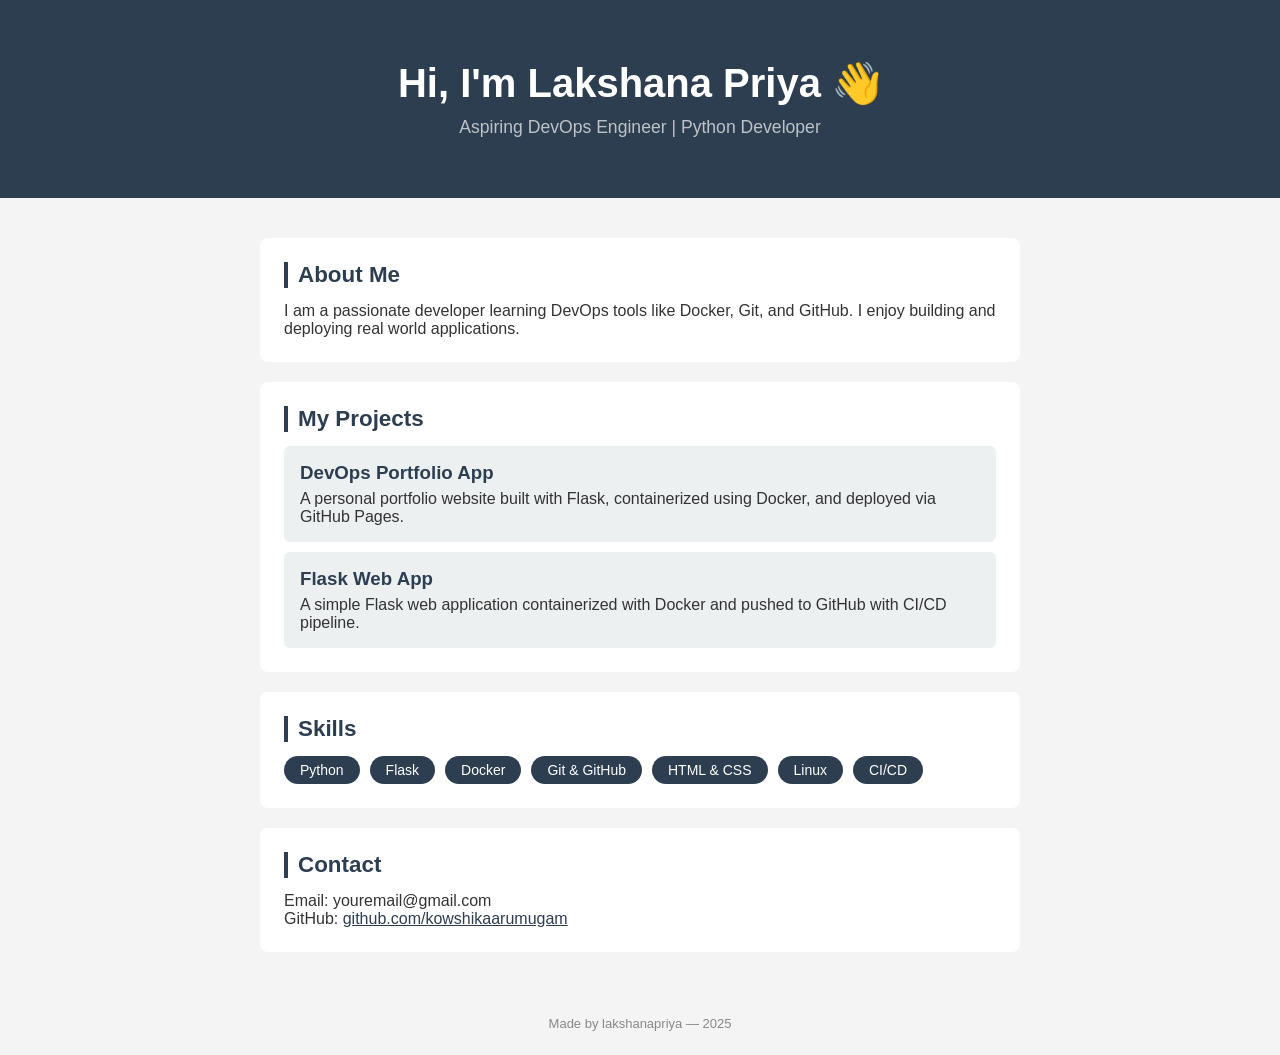
==== templates/index.html @ f4da4b51 "Create index.html" ====
<!DOCTYPE html>
<html lang="en">
<head>
  <meta charset="UTF-8">
  <meta name="viewport" content="width=device-width, initial-scale=1.0">
  <title>Lakshana Ptiya Portfolio</title>
  <style>
    * { margin: 0; padding: 0; box-sizing: border-box; }
    body { font-family: Arial, sans-serif; background: #f4f4f4; color: #333; }
    header { background: #2c3e50; color: white; padding: 60px 20px; text-align: center; }
    header h1 { font-size: 2.5rem; margin-bottom: 10px; }
    header p { font-size: 1.1rem; color: #bdc3c7; }
    .container { max-width: 800px; margin: 0 auto; padding: 20px; }
    section { background: white; border-radius: 8px; padding: 24px; margin: 20px 0; }
    section h2 { font-size: 1.4rem; color: #2c3e50; margin-bottom: 14px; border-left: 4px solid #2c3e50; padding-left: 10px; }
    .project-card { background: #ecf0f1; padding: 16px; border-radius: 6px; margin-top: 10px; }
    .project-card h3 { margin-bottom: 6px; color: #2c3e50; }
    .skills-list { display: flex; flex-wrap: wrap; gap: 10px; list-style: none; }
    .skills-list li { background: #2c3e50; color: white; padding: 6px 16px; border-radius: 99px; font-size: 14px; }
    footer { text-align: center; padding: 24px; font-size: 13px; color: #888; }
    a { color: #2c3e50; }
  </style>
</head>
<body>

  <header>
    <h1>Hi, I'm Lakshana Priya 👋</h1>
    <p>Aspiring DevOps Engineer | Python Developer</p>
  </header>

  <div class="container">

    <section>
      <h2>About Me</h2>
      <p>I am a passionate developer learning DevOps tools like Docker, Git, and GitHub. I enjoy building and deploying real world applications.</p>
    </section>

    <section>
      <h2>My Projects</h2>
      <div class="project-card">
        <h3>DevOps Portfolio App</h3>
        <p>A personal portfolio website built with Flask, containerized using Docker, and deployed via GitHub Pages.</p>
      </div>
      <div class="project-card" style="margin-top:10px">
        <h3>Flask Web App</h3>
        <p>A simple Flask web application containerized with Docker and pushed to GitHub with CI/CD pipeline.</p>
      </div>
    </section>

    <section>
      <h2>Skills</h2>
      <ul class="skills-list">
        <li>Python</li>
        <li>Flask</li>
        <li>Docker</li>
        <li>Git & GitHub</li>
        <li>HTML & CSS</li>
        <li>Linux</li>
        <li>CI/CD</li>
      </ul>
    </section>

    <section>
      <h2>Contact</h2>
      <p>Email: youremail@gmail.com</p>
      <p>GitHub: <a href="https://github.com/lakshanapriyak">github.com/kowshikaarumugam</a></p>
    </section>

  </div>

  <footer>
    <p>Made by lakshanapriya — 2025</p>
  </footer>

</body>
</html>
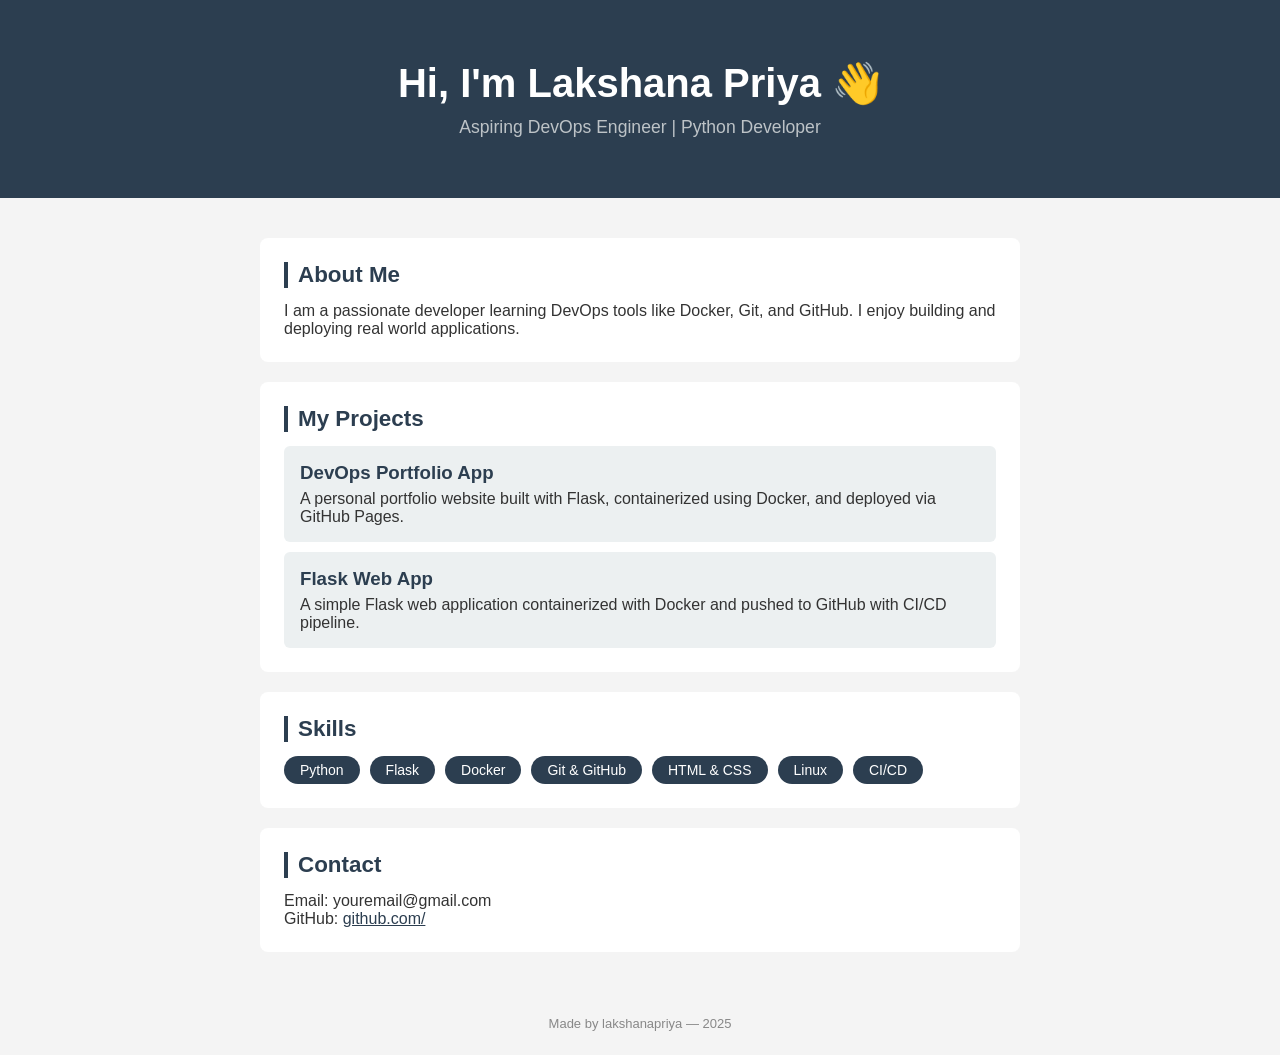
==== commit 281e6776: "Update index.html" ====
--- a/templates/index.html
+++ b/templates/index.html
@@ -3,7 +3,7 @@
 <head>
   <meta charset="UTF-8">
   <meta name="viewport" content="width=device-width, initial-scale=1.0">
-  <title>Lakshana Ptiya Portfolio</title>
+  <title>Lakshana Priya Portfolio</title>
   <style>
     * { margin: 0; padding: 0; box-sizing: border-box; }
     body { font-family: Arial, sans-serif; background: #f4f4f4; color: #333; }
@@ -63,7 +63,7 @@
     <section>
       <h2>Contact</h2>
       <p>Email: youremail@gmail.com</p>
-      <p>GitHub: <a href="https://github.com/lakshanapriyak">github.com/kowshikaarumugam</a></p>
+      <p>GitHub: <a href="https://github.com/lakshanapriyak">github.com/</a></p>
     </section>
 
   </div>
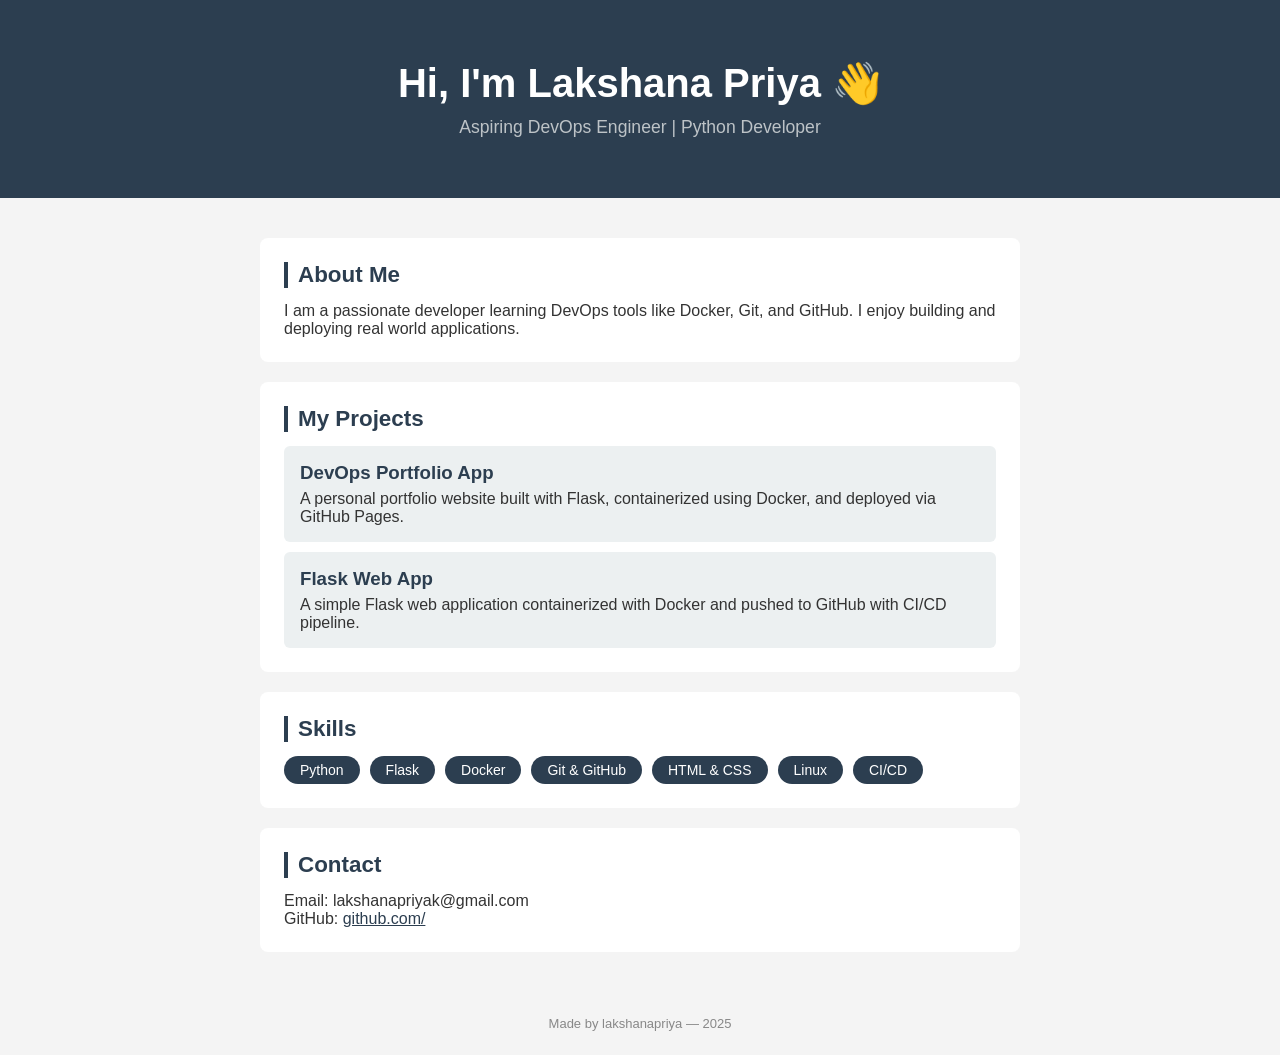
==== commit 1e332ffc: "Update contact email in index.html" ====
--- a/templates/index.html
+++ b/templates/index.html
@@ -62,7 +62,7 @@
 
     <section>
       <h2>Contact</h2>
-      <p>Email: youremail@gmail.com</p>
+      <p>Email: lakshanapriyak@gmail.com</p>
       <p>GitHub: <a href="https://github.com/lakshanapriyak">github.com/</a></p>
     </section>
 
